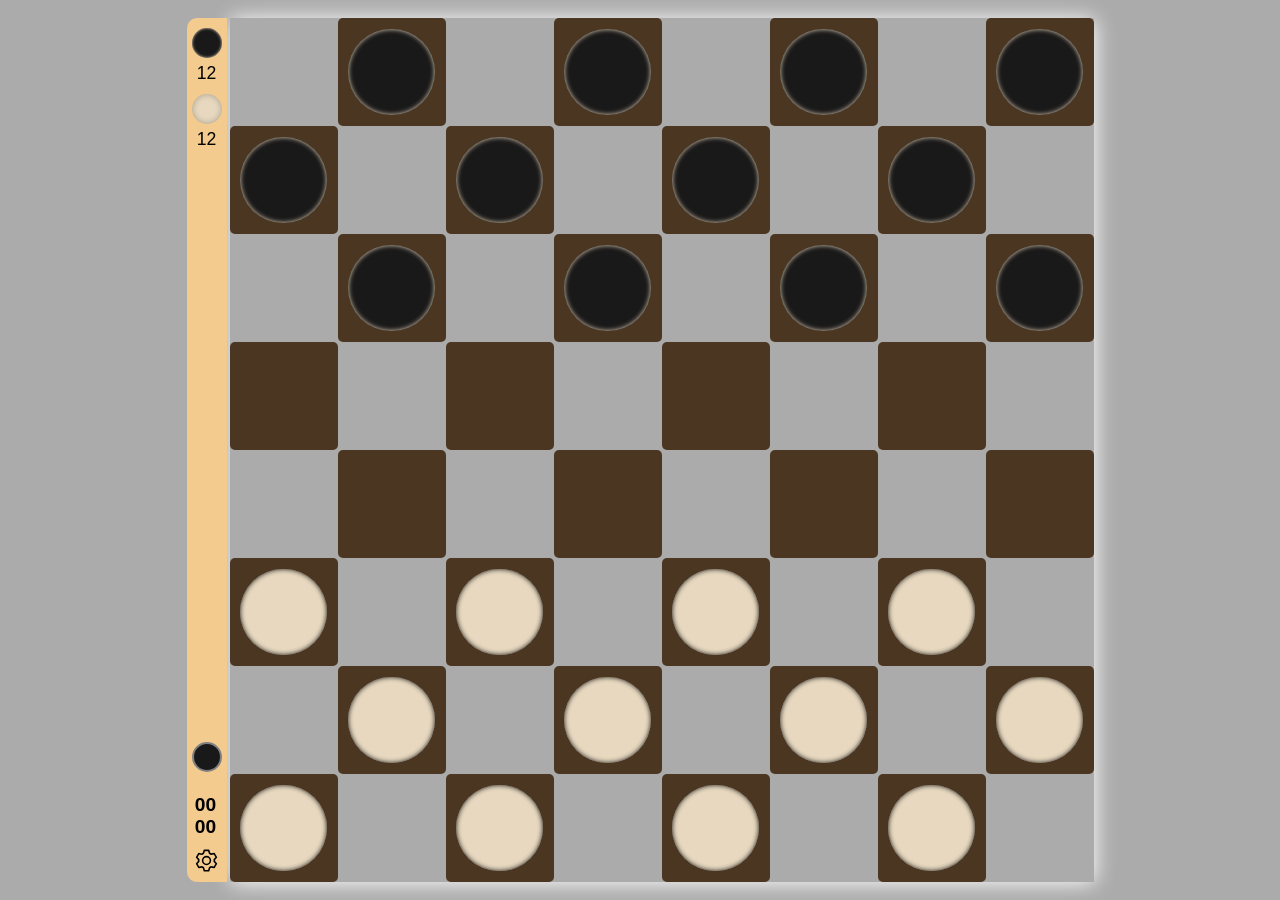
==== checkers-game/index.html @ 9857d805 "feat(core): repo ready with mini projects" ====
<!DOCTYPE html>
<html lang="en">
<head>
  <meta charset="UTF-8">
  <meta name="viewport" content="width=device-width, initial-scale=1.0">
  <meta http-equiv="X-UA-Compatible" content="ie=edge">
  <title> Chess | Game </title>
  <link rel="stylesheet" href="./src/styles/utils.css">
  <link rel="stylesheet" href="./src/styles/style.css">
  <link rel="shortcut icon" href="./public/asserts/favIcon/web/favicon.ico" type="image/x-icon">
  </head>
<body>
  <h1>Lets Play!</h1>

  <div class="gameover-popup hide">
    <div class="title">Player2 Wins!</div>
    <p class="message">Lorem, ipsum dolor sit amet consectetur adipisicing elit.</p>
    <div class="options">
      <button>
        <a href=""><img src="./public/asserts/icons/home.svg" alt="home"></a>
      </button>
      <button id="retry">
        <a href="/"><img src="./public/asserts/icons/retry.svg" alt="retry"></a>
      </button>
    </div>
  </div>

  <div class="setting-panel hide">
    <div id="title">
      <p>Setting</p>
      <img src="./public/asserts/icons/cross.svg"alt="">
    </div>
    <hr>
    <div class="setting-btns">
      <div class="btns"><a href=""><img src="./public/asserts/icons/home.png" alt="H"></a></div>
      <div class="btns" id="reset"><a href="/"><img src="./public/asserts/icons/retry.png" alt="R"></a></div>
      <div class="btns"><img id="volumn" src="./public/asserts/icons/volumn.svg" alt="V"></div>
    </div>
  </div>

  <div class="score-board">
    <div class="gotimeter">
      <div class="black">
        <div class="icon"></div>
        <p>8</p>
      </div>
      <div class="white">
        <div class="icon"></div>
        <p>8</p>
      </div>
    </div>
    <div class="gotiindicator"><div class="sign"></div><div class="gotiName">player1</div></div>
    <div class="setting">
      <div class="timer">
        <div class="min">00</div>
        <div class="dot">:</div>
        <div class="sec">00</div>
      </div>
      <div class="setting">
        <img src="./public/asserts/icons/setting.svg" id="icon-setting">
      </div>
    </div>
  </div>
  <div class="container">
    <div class="row">
      <div id="1" class="column "></div>
      <div id="2" class="column w"></div>
      <div id="3" class="column"></div>
      <div id="4" class="column w"></div>
      <div id="5" class="column"></div>
      <div id="6" class="column w"></div>
      <div id="7" class="column"></div>
      <div id="8" class="column w"></div>
    </div>
    <div class="row">
      <div id="9" class="column w"></div>
      <div id="10" class="column"></div>
      <div id="11" class="column w"></div>
      <div id="12" class="column"></div>
      <div id="13" class="column w"></div>
      <div id="14" class="column"></div>
      <div id="15" class="column w"></div>
      <div id="16" class="column"></div>

    </div>
    <div class="row">
      <div id="17" class="column "></div>
      <div id="18" class="column w"></div>
      <div id="19" class="column"></div>
      <div id="20" class="column w"></div>
      <div id="21" class="column"></div>
      <div id="22" class="column w"></div>
      <div id="23" class="column"></div>
      <div id="24" class="column w"></div>
    </div>
    <div class="row">
      <div id="25" class="column w"></div>
      <div id="26" class="column"></div>
      <div id="27" class="column w"></div>
      <div id="28" class="column"></div>
      <div id="29" class="column w"></div>
      <div id="30" class="column"></div>
      <div id="31" class="column w"></div>
      <div id="32" class="column"></div>
    </div>
    <div class="row">
      <div id="33" class="column"></div>
      <div id="34" class="column w"></div>
      <div id="35" class="column"></div>
      <div id="36" class="column w"></div>
      <div id="37" class="column"></div>
      <div id="38" class="column w"></div>
      <div id="39" class="column"></div>
      <div id="40" class="column w"></div>
    </div>
    <div class="row">
      <div id="41" class="column w"></div>
      <div id="42" class="column"></div>
      <div id="43" class="column w"></div>
      <div id="44" class="column"></div>
      <div id="45" class="column w"></div>
      <div id="46" class="column"></div>
      <div id="47" class="column w"></div>
      <div id="48" class="column"></div>
    </div>
    <div class="row">
      <div id="49" class="column"></div>
      <div id="50" class="column w"></div>
      <div id="51" class="column"></div>
      <div id="52" class="column w"></div>
      <div id="53" class="column"></div>
      <div id="54" class="column w"></div>
      <div id="55" class="column"></div>
      <div id="56" class="column w"></div>
    </div>
    <div class="row">
      <div id="57" class="column w"></div>
      <div id="58" class="column"></div>
      <div id="59" class="column w"></div>
      <div id="60" class="column"></div>
      <div id="61" class="column w"></div>
      <div id="62" class="column"></div>
      <div id="63" class="column w"></div>
      <div id="64" class="column"></div>
    </div>
  </div>
  <audio id="moveAudio" src=""></audio>
  <script type="module" src="./src/scripts/main.js"></script> 
</body>
---- checkers-game/src/styles/utils.css ----
.warn{
    background-color: red;
}

.animate{
    animation: rotate 2s 1 linear;
}

.active{
    animation: activeGoti 0.5s infinite linear;
}

.hide{
    display: none !important;
}
@keyframes activeGoti {
    0%{
        transform: scale(1);
    }
    50%{
        transform: scale(1.05);
    }
    100%{
        transform: scale(1);
    }
}
@keyframes rotate {
    0%{
      transform: perspective(800px) scale(0.9) translateY(-10%);
    }
    100%{
        transform: perspective(800px) rotateX(34deg) scale(0.9) translateY(-10%) rotateZ(360deg) ;
    }
}

@keyframes popup{
    0%{
        opacity: 1;
        display: inline-block;
    }
    86%{
        opacity: 1;
    }
    90%{
        opacity: 0;
    }
    100%{
        display: none;
    }
}
---- checkers-game/src/styles/style.css ----
@font-face {
  font-family: gameFont;
  src: url("/public/asserts/fonts/MonooLogo-Regular.ttf");
}
@font-face {
  font-family: NumericFont;
  src: url(/public/asserts/fonts/bold.otf);
}
@font-face {
  font-family: normalfont;
  src: url(/public/asserts/fonts/Poppins-Regular.ttf);
}
@import url("./utils.css");

:root{
      --container-size: 96vmin;
      --score-board-size: 30px;
      --container-shadow: 1px 1px 20px rgb(255, 255, 255); 
      --goti-size: 80%;
      --goti1-color: rgb(26, 25, 25);
      --goti2-color:  rgb(231, 216, 191);
      --light-cell-color: rgba(244, 220, 179, 0);
      --dark-cell-color: rgb(75, 54, 33);
      --color: rgb(255, 215, 0);
      --score-board-color: rgb(243, 203, 143);
      --popup-color: rgb(245, 223, 151);
      --btn-color: #ffffff5e;
}
    *{
      user-select: none;
      --webkit-user-select: none;
      margin: 0;
      padding: 0;
      box-sizing: border-box;
      transition: 0.1s ease-in-out;
    }
    body{
      background-color: #ababab;
      font-family: gameFont, sens-serif;
      height: 100vh;
      width: 100vw;
      display: flex;
      flex-direction: column;
      align-items: center;
      justify-content: center;
      background-image: url(/public/asserts/bg.png);
      background-attachment: fixed;
      background-repeat: no-repeat;
      background-position: center;
      background-size: cover;
      overflow: hidden;
      row-gap: 3px;
    }
    button{
      background-color: transparent;
      border: none;
    }
    h1{
      position: absolute;
      font-family: gameFont;
      font-size: 1rem;
      top: 50vh;
      left: 50vw;
      transform: translate(-50%, -50%);
      font-size: 3rem;
      color: #ffffff;
      z-index: 22;
      width: 100%;
      text-align: center;
      opacity: 0;
      text-shadow: 2px 2px 10px green;
      animation: popup 2s 1 linear;
    }
    .container{
      height: var(--container-size);
      width: var(--container-size);
      box-shadow: var(--container-shadow);
      display: flex;
      flex-direction: column;
      box-shadow: 1px 1px 20px rgb(255, 255, 255);
      perspective-origin: 3d;
      /* transform: perspective(800px) rotateX(34deg) scale(0.9) translateY(-10%); */
      
      background-image: url(/public/asserts/boardtexture.png);
      background-attachment: fixed;
      background-repeat: no-repeat;
      background-position: center;
      background-size: cover;
    }
    .row{
      flex-grow: 2;
      height: calc(400px/7);
      display: flex;
    }
    .column{
      height: calc(var(--container-size)/8);
      width: calc(var(--container-size)/8);      
    }
    .w{
      background-color: var(--dark-cell-color);
      display: flex;
      align-items: center;
      justify-content: center;
      position: relative;
      color: white;
      box-sizing: border-box;
      border-radius: 5px;
      cursor: grab;
    }
    .column:not(.w){
      background-color: var(--light-cell-color);
    }
    .goti1,.goti2{
      height: var(--goti-size);
      width: var(--goti-size);
      border-radius:50% ;
      color: white;
      display: flex;
      align-items: center;
      justify-content: center;
      /* border: 1.6px solid; */
      cursor: grabbing;
    }
    .goti1{
      background-color: var(--goti1-color);
      box-shadow: 0 0 5px var(--goti2-color) inset;
      color: var(--goti2-color);
    }
    .goti2{
      background-color: var(--goti2-color);
      box-shadow: 0 0 5px var(--goti1-color) inset;
      color: var(--goti1-color);
    }
.score-board{
    height: var(--score-board-size);
    width: var(--container-size);
    background-color: var(--score-board-color);
    border-top-left-radius: 10px;
    border-top-right-radius: 10px;
    display: flex;
    align-items: center;
    justify-content: space-between;
    font-size: small;
    padding: 5px;
    position: relative;
}

.gotimeter{
  display: flex;
  align-items: center;
  justify-content: center;
  column-gap: 9px;
}
.gotimeter .black .icon{
  height: 20px;
  width: 20px;
  border-radius: 50%;
  background-color: var(--goti1-color);
  box-shadow: 0 0 3px var(--goti2-color) inset;
}
.gotimeter .white .icon{
  height: 20px;
  width: 20px;
  border-radius: 50%;
  background-color: var(--goti2-color);
  box-shadow: 0 0 6px rgba(0, 0, 0, 0.274) inset;
}
.gotimeter .white, .gotimeter .black{
  display: flex;
  align-items: center;
  justify-content: center;
  gap: 5px;
  font-family: NumericFont, Arial, Helvetica, sans-serif;
;
}
.gotiindicator{
  position: absolute;
  left: 50%;
  transform: translate(-50%);
  display: flex;
  align-items: center;
  justify-content: center;
  gap: 4px;
}
.gotiindicator .sign{
  height: 20px;
  width: 20px;
  border-radius: 50%;
  background-color: var(--goti2-color);
  border: 2px solid grey;
}
.setting{
  display: flex;
  column-gap: 10px;
  padding-right: 2px;
}
#icon-setting{
  transform: translateY(2px);
  cursor: pointer;
  height: 15px;
}
.timer{
  display: flex;
  align-items: center;
  justify-content: center;
  font-family: NumericFont, Arial, Helvetica, sans-serif;
}

.gameover-popup{
  background-color: var(--popup-color);
  position: absolute;
  top: 50vh;
  left: 50vw;
  transform: translate(-50%, -50%);
  z-index: 1000;
  padding: 30px;
  min-width: 300px;
  text-align: center;
  border-radius: 10px;
  box-shadow: 0px 10px 30px 30px rgba(0, 0, 0, 0.377);
}
.gameover-popup .title{
  font-size: 2rem;
  text-align: center;
}
.gameover-popup .message{
  font-size: 0.8rem;
  font-family: normalfont;
  font-weight: 100;
  text-align: center;
  padding: 10px;
}
.gameover-popup .options{
  display: flex;
  align-items: center;
  justify-content: center;
  column-gap: 20px;
  margin-top: 3px;
}
.gameover-popup button{
  padding: 10px 30px;
  text-align: center;
  font-size: larger;
  border-radius: 30px;
  background-color: var(--btn-color);
}
.gameover-popup button:hover{
  background-color: rgb(255, 253, 240);
  cursor: pointer;
}
.setting-panel{
  background-color: var(--popup-color);
  display: flex;
  padding: 14px;
  position: absolute;
  z-index: 1000;
  top: 50vh;
  transform: translateY(-50%);
  gap: 5px;
  box-shadow: 0px 10px 30px 30px rgba(0, 0, 0, 0.377);
  border-radius: 10px;
  display: flex;
  flex-direction: column;

}
.setting-panel img{
  height: 30px;
  cursor: pointer;
}
#volumn{
  transform: translateY(-1px) scale(1.2);
}
.setting-panel .btns:hover{
  background-color: rgb(255, 253, 240);
}
.setting-panel hr{
  margin-bottom: 10px;
}

.setting-panel .btns{
  display: flex;
  cursor: pointer;
  align-items: center;
  justify-content: center;
  padding: 10px 20px;
  background-color: #ababab;
  border-radius: 10px;
  background-color: var(--btn-color);
}
.setting-panel #title{
  display: flex;
  justify-content: space-between;
}
.setting-panel #title img{
  height: 12px;
}
.setting-btns{
  display: flex;
  column-gap: 9px;
}
@media (min-width: 600px) {
    body{
      flex-direction: row;
      row-gap: 0;
      column-gap: 3px;
    }
    .score-board{
      height: var(--container-size);
      width: calc( var(--score-board-size) + 10px);
      border-top-left-radius: 10px;
      border-top-right-radius: 0;
      border-bottom-left-radius: 10px;
      flex-direction: column;
      padding-top: 10px;
    }
    .gotimeter, .gotimeter .white, .gotimeter .black{
      flex-direction: column;
      font-size: 1.1rem;
    }
    .gotimeter{
      row-gap: 10px;
    }
    .gotimeter .white .icon, .gotimeter .black .icon{
      height: 30px;
      width: 30px;
    }
    .timer{
      flex-direction: column;
      font-size: 1.2rem;
      font-weight: 900;
    }
    .timer .dot{
      display: none;
    }
    .gotiindicator{
      bottom: 110px;
    }
    .gotiindicator .sign{
      height: 30px;
      width: 30px;
    }
    .gotiName{
      display: none;
    }
    .setting{
      flex-direction: column;
    }
    #icon-setting{
      transform: translateX(2px);
      margin-top: 10px;
      height: 25px;
      margin-bottom: 4px;
    }
}
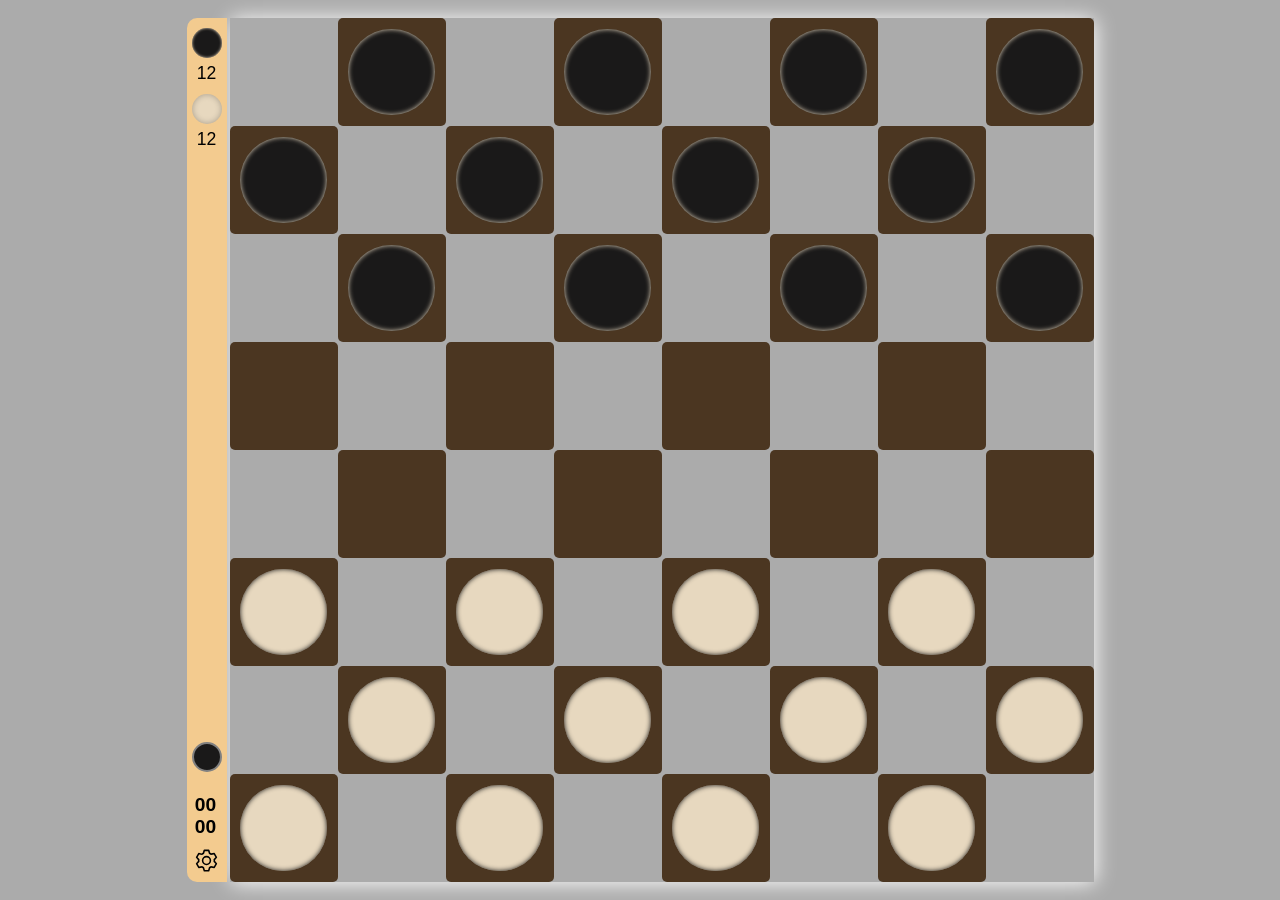
==== commit 86a5844d: "fix(core): bug fixes and code improvement" ====
--- a/checkers-game/index.html
+++ b/checkers-game/index.html
@@ -1,149 +1,168 @@
 <!DOCTYPE html>
 <html lang="en">
-<head>
-  <meta charset="UTF-8">
-  <meta name="viewport" content="width=device-width, initial-scale=1.0">
-  <meta http-equiv="X-UA-Compatible" content="ie=edge">
-  <title> Chess | Game </title>
-  <link rel="stylesheet" href="./src/styles/utils.css">
-  <link rel="stylesheet" href="./src/styles/style.css">
-  <link rel="shortcut icon" href="./public/asserts/favIcon/web/favicon.ico" type="image/x-icon">
+  <head>
+    <meta charset="UTF-8" />
+    <meta name="viewport" content="width=device-width, initial-scale=1.0" />
+    <meta http-equiv="X-UA-Compatible" content="ie=edge" />
+    <title>Chess | Game</title>
+    <link rel="stylesheet" href="./src/styles/utils.css" />
+    <link rel="stylesheet" href="./src/styles/style.css" />
+    <link
+      rel="shortcut icon"
+      href="./public/asserts/favIcon/web/favicon.ico"
+      type="image/x-icon"
+    />
   </head>
-<body>
-  <h1>Lets Play!</h1>
+  <body>
+    <h1>Lets Play!</h1>
 
-  <div class="gameover-popup hide">
-    <div class="title">Player2 Wins!</div>
-    <p class="message">Lorem, ipsum dolor sit amet consectetur adipisicing elit.</p>
-    <div class="options">
-      <button>
-        <a href=""><img src="./public/asserts/icons/home.svg" alt="home"></a>
-      </button>
-      <button id="retry">
-        <a href="/"><img src="./public/asserts/icons/retry.svg" alt="retry"></a>
-      </button>
-    </div>
-  </div>
-
-  <div class="setting-panel hide">
-    <div id="title">
-      <p>Setting</p>
-      <img src="./public/asserts/icons/cross.svg"alt="">
-    </div>
-    <hr>
-    <div class="setting-btns">
-      <div class="btns"><a href=""><img src="./public/asserts/icons/home.png" alt="H"></a></div>
-      <div class="btns" id="reset"><a href="/"><img src="./public/asserts/icons/retry.png" alt="R"></a></div>
-      <div class="btns"><img id="volumn" src="./public/asserts/icons/volumn.svg" alt="V"></div>
-    </div>
-  </div>
-
-  <div class="score-board">
-    <div class="gotimeter">
-      <div class="black">
-        <div class="icon"></div>
-        <p>8</p>
-      </div>
-      <div class="white">
-        <div class="icon"></div>
-        <p>8</p>
+    <div class="gameover-popup hide">
+      <div class="title">Player2 Wins!</div>
+      <p class="message">
+        Lorem, ipsum dolor sit amet consectetur adipisicing elit.
+      </p>
+      <div class="options">
+        <button>
+          <a href=""
+            ><img src="./public/asserts/icons/home.svg" alt="home"
+          /></a>
+        </button>
+        <button id="retry">
+          <a href="/"
+            ><img src="./public/asserts/icons/retry.svg" alt="retry"
+          /></a>
+        </button>
       </div>
     </div>
-    <div class="gotiindicator"><div class="sign"></div><div class="gotiName">player1</div></div>
-    <div class="setting">
-      <div class="timer">
-        <div class="min">00</div>
-        <div class="dot">:</div>
-        <div class="sec">00</div>
+
+    <div class="setting-panel hide">
+      <div id="title">
+        <p>Setting</p>
+        <img src="./public/asserts/icons/cross.svg" alt="" />
+      </div>
+      <hr />
+      <div class="setting-btns">
+        <div class="btns">
+          <a href=""><img src="./public/asserts/icons/home.png" alt="H" /></a>
+        </div>
+        <div class="btns" id="reset">
+          <a href="/"><img src="./public/asserts/icons/retry.png" alt="R" /></a>
+        </div>
+        <div class="btns">
+          <img id="volumn" src="./public/asserts/icons/volumn.svg" alt="V" />
+        </div>
+      </div>
+    </div>
+
+    <div class="score-board">
+      <div class="gotimeter">
+        <div class="black">
+          <div class="icon"></div>
+          <p>8</p>
+        </div>
+        <div class="white">
+          <div class="icon"></div>
+          <p>8</p>
+        </div>
+      </div>
+      <div class="gotiindicator">
+        <div class="sign"></div>
+        <div class="gotiName">player1</div>
       </div>
       <div class="setting">
-        <img src="./public/asserts/icons/setting.svg" id="icon-setting">
+        <div class="timer">
+          <div class="min">00</div>
+          <div class="dot">:</div>
+          <div class="sec">00</div>
+        </div>
+        <div class="setting">
+          <img src="./public/asserts/icons/setting.svg" id="icon-setting" />
+        </div>
       </div>
     </div>
-  </div>
-  <div class="container">
-    <div class="row">
-      <div id="1" class="column "></div>
-      <div id="2" class="column w"></div>
-      <div id="3" class="column"></div>
-      <div id="4" class="column w"></div>
-      <div id="5" class="column"></div>
-      <div id="6" class="column w"></div>
-      <div id="7" class="column"></div>
-      <div id="8" class="column w"></div>
+    <div class="container">
+      <div class="row">
+        <div id="1" class="column"></div>
+        <div id="2" class="column w"></div>
+        <div id="3" class="column"></div>
+        <div id="4" class="column w"></div>
+        <div id="5" class="column"></div>
+        <div id="6" class="column w"></div>
+        <div id="7" class="column"></div>
+        <div id="8" class="column w"></div>
+      </div>
+      <div class="row">
+        <div id="9" class="column w"></div>
+        <div id="10" class="column"></div>
+        <div id="11" class="column w"></div>
+        <div id="12" class="column"></div>
+        <div id="13" class="column w"></div>
+        <div id="14" class="column"></div>
+        <div id="15" class="column w"></div>
+        <div id="16" class="column"></div>
+      </div>
+      <div class="row">
+        <div id="17" class="column"></div>
+        <div id="18" class="column w"></div>
+        <div id="19" class="column"></div>
+        <div id="20" class="column w"></div>
+        <div id="21" class="column"></div>
+        <div id="22" class="column w"></div>
+        <div id="23" class="column"></div>
+        <div id="24" class="column w"></div>
+      </div>
+      <div class="row">
+        <div id="25" class="column w"></div>
+        <div id="26" class="column"></div>
+        <div id="27" class="column w"></div>
+        <div id="28" class="column"></div>
+        <div id="29" class="column w"></div>
+        <div id="30" class="column"></div>
+        <div id="31" class="column w"></div>
+        <div id="32" class="column"></div>
+      </div>
+      <div class="row">
+        <div id="33" class="column"></div>
+        <div id="34" class="column w"></div>
+        <div id="35" class="column"></div>
+        <div id="36" class="column w"></div>
+        <div id="37" class="column"></div>
+        <div id="38" class="column w"></div>
+        <div id="39" class="column"></div>
+        <div id="40" class="column w"></div>
+      </div>
+      <div class="row">
+        <div id="41" class="column w"></div>
+        <div id="42" class="column"></div>
+        <div id="43" class="column w"></div>
+        <div id="44" class="column"></div>
+        <div id="45" class="column w"></div>
+        <div id="46" class="column"></div>
+        <div id="47" class="column w"></div>
+        <div id="48" class="column"></div>
+      </div>
+      <div class="row">
+        <div id="49" class="column"></div>
+        <div id="50" class="column w"></div>
+        <div id="51" class="column"></div>
+        <div id="52" class="column w"></div>
+        <div id="53" class="column"></div>
+        <div id="54" class="column w"></div>
+        <div id="55" class="column"></div>
+        <div id="56" class="column w"></div>
+      </div>
+      <div class="row">
+        <div id="57" class="column w"></div>
+        <div id="58" class="column"></div>
+        <div id="59" class="column w"></div>
+        <div id="60" class="column"></div>
+        <div id="61" class="column w"></div>
+        <div id="62" class="column"></div>
+        <div id="63" class="column w"></div>
+        <div id="64" class="column"></div>
+      </div>
     </div>
-    <div class="row">
-      <div id="9" class="column w"></div>
-      <div id="10" class="column"></div>
-      <div id="11" class="column w"></div>
-      <div id="12" class="column"></div>
-      <div id="13" class="column w"></div>
-      <div id="14" class="column"></div>
-      <div id="15" class="column w"></div>
-      <div id="16" class="column"></div>
-
-    </div>
-    <div class="row">
-      <div id="17" class="column "></div>
-      <div id="18" class="column w"></div>
-      <div id="19" class="column"></div>
-      <div id="20" class="column w"></div>
-      <div id="21" class="column"></div>
-      <div id="22" class="column w"></div>
-      <div id="23" class="column"></div>
-      <div id="24" class="column w"></div>
-    </div>
-    <div class="row">
-      <div id="25" class="column w"></div>
-      <div id="26" class="column"></div>
-      <div id="27" class="column w"></div>
-      <div id="28" class="column"></div>
-      <div id="29" class="column w"></div>
-      <div id="30" class="column"></div>
-      <div id="31" class="column w"></div>
-      <div id="32" class="column"></div>
-    </div>
-    <div class="row">
-      <div id="33" class="column"></div>
-      <div id="34" class="column w"></div>
-      <div id="35" class="column"></div>
-      <div id="36" class="column w"></div>
-      <div id="37" class="column"></div>
-      <div id="38" class="column w"></div>
-      <div id="39" class="column"></div>
-      <div id="40" class="column w"></div>
-    </div>
-    <div class="row">
-      <div id="41" class="column w"></div>
-      <div id="42" class="column"></div>
-      <div id="43" class="column w"></div>
-      <div id="44" class="column"></div>
-      <div id="45" class="column w"></div>
-      <div id="46" class="column"></div>
-      <div id="47" class="column w"></div>
-      <div id="48" class="column"></div>
-    </div>
-    <div class="row">
-      <div id="49" class="column"></div>
-      <div id="50" class="column w"></div>
-      <div id="51" class="column"></div>
-      <div id="52" class="column w"></div>
-      <div id="53" class="column"></div>
-      <div id="54" class="column w"></div>
-      <div id="55" class="column"></div>
-      <div id="56" class="column w"></div>
-    </div>
-    <div class="row">
-      <div id="57" class="column w"></div>
-      <div id="58" class="column"></div>
-      <div id="59" class="column w"></div>
-      <div id="60" class="column"></div>
-      <div id="61" class="column w"></div>
-      <div id="62" class="column"></div>
-      <div id="63" class="column w"></div>
-      <div id="64" class="column"></div>
-    </div>
-  </div>
-  <audio id="moveAudio" src=""></audio>
-  <script type="module" src="./src/scripts/main.js"></script> 
-</body>+    <audio id="moveAudio" src=""></audio>
+    <script type="module" src="./src/scripts/main.js"></script>
+  </body>
+</html>
